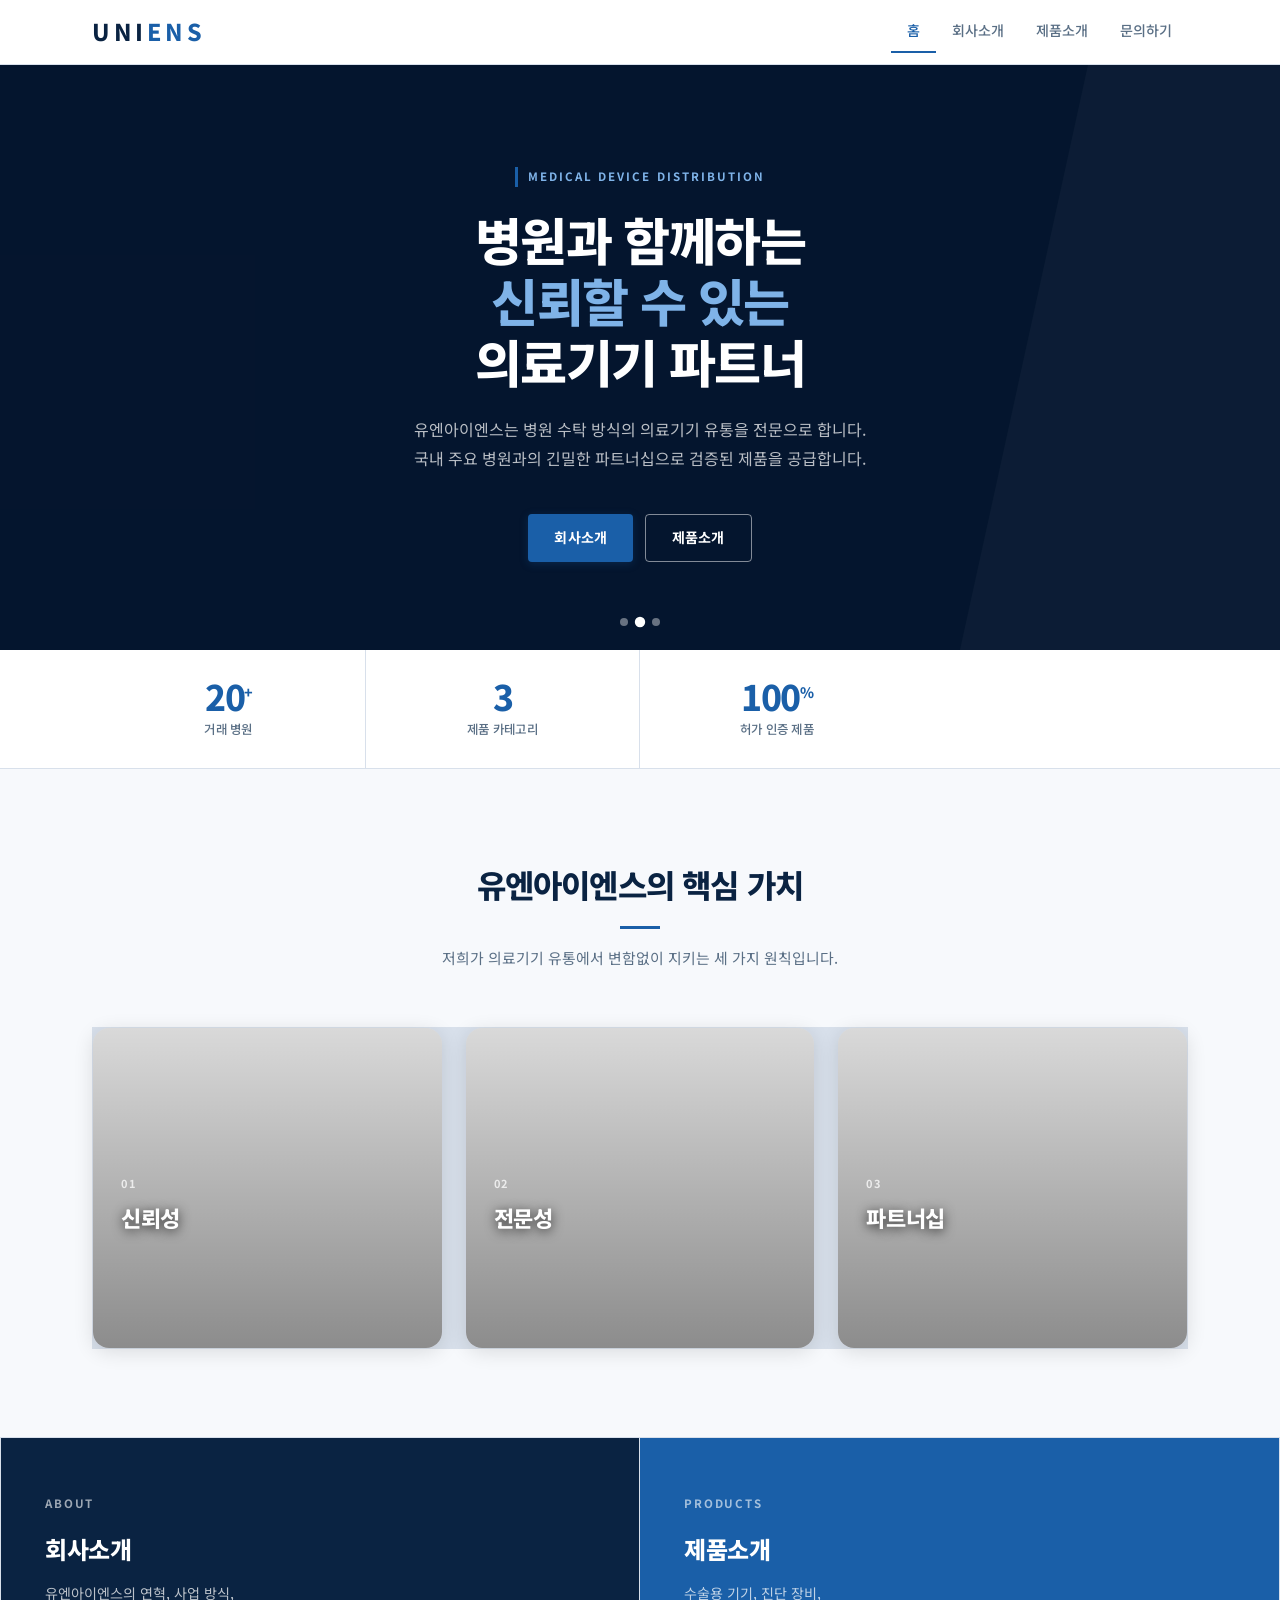
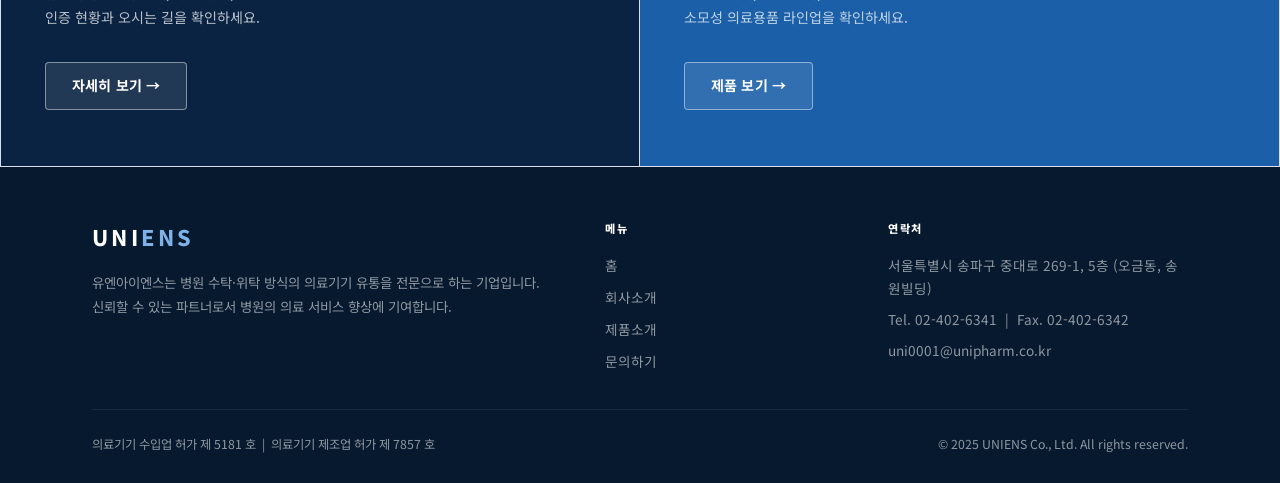
==== index.html @ 6b5c44d7 "Initial commit: UNIENS 홈페이지" ====
<!DOCTYPE html>
<html lang="ko">
<head>
  <meta charset="UTF-8" />
  <meta name="viewport" content="width=device-width, initial-scale=1.0" />
  <title>홈 | UNIENS 유엔아이엔스</title>
  <meta name="description" content="유엔아이엔스는 병원 수탁 방식의 의료기기 유통을 전문으로 하는 기업입니다." />
  <link rel="preconnect" href="https://fonts.googleapis.com" />
  <link rel="preconnect" href="https://fonts.gstatic.com" crossorigin />
  <link href="https://fonts.googleapis.com/css2?family=Noto+Sans+KR:wght@400;500;700;800&display=swap" rel="stylesheet" />
  <link rel="stylesheet" href="/css/style.css" />
  <style>
  /* ── 핵심 가치 카드 오버라이드 ── */
  .values-grid {
    display: grid;
    grid-template-columns: repeat(3, 1fr);
    gap: 24px;
  }
  @media (max-width: 768px) {
    .values-grid { grid-template-columns: 1fr; }
  }
  .value-card {
    position: relative;
    height: 320px;
    border-radius: 16px;
    overflow: hidden;
    cursor: pointer;
    box-shadow: 0 4px 20px rgba(0,0,0,0.12);
    transform-style: preserve-3d;
  }
  .value-card__bg {
    position: absolute; inset: 0;
    background-size: cover; background-position: center;
    transition: transform 0.5s ease;
  }
  .value-card:hover .value-card__bg { transform: scale(1.06); }
  .value-card__overlay {
    position: absolute; inset: 0;
    background: linear-gradient(to bottom, rgba(0,0,0,0.15) 0%, rgba(0,0,0,0.45) 100%);
    transition: background 0.35s ease;
  }
  .value-card:hover .value-card__overlay {
    background: linear-gradient(to bottom, rgba(0,10,30,0.70) 0%, rgba(0,10,30,0.95) 100%);
  }
  .value-card__content {
    position: absolute; inset: 0;
    padding: 28px; display: flex; flex-direction: column; justify-content: flex-end; color: #fff;
  }
  .value-card__num { font-size: 11px; font-weight: 700; letter-spacing: 0.15em; color: rgba(255,255,255,0.75) !important; margin-bottom: 6px; }
  .value-card__title { font-size: 22px; font-weight: 800; color: #fff !important; margin-bottom: 10px; text-shadow: 0 2px 12px rgba(0,0,0,0.8); letter-spacing: -0.3px; }
  .value-card__text {
    font-size: 13.5px; line-height: 1.85; color: #fff !important;
    opacity: 0; transform: translateY(10px);
    transition: opacity 0.35s ease, transform 0.35s ease;
    text-shadow: 0 1px 6px rgba(0,0,0,0.6); font-weight: 500; word-break: keep-all;
  }
  .value-card:hover .value-card__text { opacity: 1; transform: translateY(0); }
  .value-card__icon {
    position: absolute; top: 24px; left: 28px;
    width: 52px; height: 52px;
    background: rgba(255,255,255,0.15); border-radius: 12px; backdrop-filter: blur(4px);
    display: flex; align-items: center; justify-content: center;
    transition: background 0.3s ease;
  }
  .value-card:hover .value-card__icon { background: rgba(255,255,255,0.25); }

  /* ── CTA 글씨 흰색 ── */
  .cta-card__label, .cta-card__title, .cta-card__desc { color: #fff !important; }

  /* ── 히어로 슬라이더 ── */
  .hero { position: relative; overflow: hidden; }
  .hero-slides { position: absolute; inset: 0; z-index: 0; }
  .hero-slide { position: absolute; inset: 0; background-size: cover; background-position: center; opacity: 0; transition: opacity 1.2s ease; }
  .hero-slide.active { opacity: 1; }
  .hero-slides::after { content: ''; position: absolute; inset: 0; background: rgba(0,10,30,0.55); z-index: 1; }
  .hero__content { position: relative; z-index: 2; }
  .hero-dots { position: absolute; bottom: 24px; left: 50%; transform: translateX(-50%); display: flex; gap: 8px; z-index: 3; }
  .hero-dot { width: 8px; height: 8px; border-radius: 50%; background: rgba(255,255,255,0.4); border: none; cursor: pointer; transition: background 0.3s ease, transform 0.3s ease; padding: 0; }
  .hero-dot.active { background: #fff; transform: scale(1.3); }
  </style>
</head>
<body>
<div class="layout-wrap">

  <div id="layout-header"></div>

  <main id="layout-main">

    <!-- HERO -->
    <section class="hero">
      <div class="hero-slides">
        <div class="hero-slide active" style="background-image: url('http://uni6341.img6.kr/Uniens/pagedesign/images/%EC%8B%A0%EB%A2%B0.png');"></div>
        <div class="hero-slide" style="background-image: url('http://uni6341.img6.kr/Uniens/pagedesign/images/%EC%A0%84%EB%AC%B8%EC%84%B1.png');"></div>
        <div class="hero-slide" style="background-image: url('http://uni6341.img6.kr/Uniens/pagedesign/images/%ED%8C%8C%ED%8A%B8%EB%84%88%EC%89%BD.png');"></div>
      </div>
      <div class="hero-dots">
        <button class="hero-dot active" data-index="0"></button>
        <button class="hero-dot" data-index="1"></button>
        <button class="hero-dot" data-index="2"></button>
      </div>
      <div class="container hero__content">
        <span class="hero__eyebrow">Medical Device Distribution</span>
        <h1 class="hero__title">
          병원과 함께하는<br>
          <strong>신뢰할 수 있는</strong><br>의료기기 파트너
        </h1>
        <p class="hero__desc">
          유엔아이엔스는 병원 수탁 방식의 의료기기 유통을 전문으로 합니다.<br>
          국내 주요 병원과의 긴밀한 파트너십으로 검증된 제품을 공급합니다.
        </p>
        <div class="hero__actions">
          <a href="/about.html" class="btn btn--primary">회사소개</a>
          <a href="/products.html" class="btn btn--outline">제품소개</a>
        </div>
      </div>
    </section>

    <!-- 통계 스트립 -->
    <section class="stats-strip">
      <div class="container">
        <div class="stats-grid">
          <div class="stat-item reveal">
            <div class="stat-item__num">20<sup style="font-size:.9rem">+</sup></div>
            <div class="stat-item__label">거래 병원</div>
          </div>
          <div class="stat-item reveal" style="transition-delay:.06s">
            <div class="stat-item__num">3</div>
            <div class="stat-item__label">제품 카테고리</div>
          </div>
          <div class="stat-item reveal" style="transition-delay:.12s">
            <div class="stat-item__num">100<sup style="font-size:.9rem">%</sup></div>
            <div class="stat-item__label">허가 인증 제품</div>
          </div>
        </div>
      </div>
    </section>

    <!-- 핵심 가치 -->
    <section class="section section--gray">
      <div class="container">
        <div class="section-header">
          <h2 class="section-title">유엔아이엔스의 핵심 가치</h2>
          <span class="section-rule"></span>
          <p class="section-subtitle" style="margin-top:16px;">저희가 의료기기 유통에서 변함없이 지키는 세 가지 원칙입니다.</p>
        </div>
        <div class="values-grid">
          <div class="value-card reveal">
            <div class="value-card__bg" style="background-image: url('http://uni6341.img6.kr/Uniens/pagedesign/images/%EC%8B%A0%EB%A2%B0.png');"></div>
            <div class="value-card__overlay"></div>
            <div class="value-card__content">
              <div class="value-card__num">01</div>
              <h3 class="value-card__title">신뢰성</h3>
              <p class="value-card__text">식품의약품안전처 허가를 받은 검증된 의료기기만을 취급합니다. 엄격한 품질 기준과 유통 이력 관리로 병원의 신뢰를 얻고 있습니다.</p>
            </div>
          </div>
          <div class="value-card reveal" style="transition-delay:.08s">
            <div class="value-card__bg" style="background-image: url('http://uni6341.img6.kr/Uniens/pagedesign/images/%EC%A0%84%EB%AC%B8%EC%84%B1.png');"></div>
            <div class="value-card__overlay"></div>
            <div class="value-card__content">
              <div class="value-card__num">02</div>
              <h3 class="value-card__title">전문성</h3>
              <p class="value-card__text">병원 수탁·위탁 방식에 특화된 전문 서비스를 제공합니다. 병원의 재고 부담을 줄이고 실제 사용 시 정산하는 유연한 공급 방식을 운영합니다.</p>
            </div>
          </div>
          <div class="value-card reveal" style="transition-delay:.16s">
            <div class="value-card__bg" style="background-image: url('http://uni6341.img6.kr/Uniens/pagedesign/images/%ED%8C%8C%ED%8A%B8%EB%84%88%EC%89%BD.png');"></div>
            <div class="value-card__overlay"></div>
            <div class="value-card__content">
              <div class="value-card__num">03</div>
              <h3 class="value-card__title">파트너십</h3>
              <p class="value-card__text">현재 국내 약 20개 병원과 파트너십을 맺고 있습니다. 단순 납품을 넘어 병원의 운영 효율화에 기여하는 장기적 협력 관계를 추구합니다.</p>
            </div>
          </div>
        </div>
      </div>
    </section>

    <!-- CTA 바로가기 -->
    <section style="padding:0;">
      <div style="max-width:100%; padding:0;">
        <div class="cta-grid">
          <a href="/about.html" class="cta-card cta-card--navy reveal">
            <p class="cta-card__label">About</p>
            <h3 class="cta-card__title">회사소개</h3>
            <p class="cta-card__desc">유엔아이엔스의 연혁, 사업 방식,<br>인증 현황과 오시는 길을 확인하세요.</p>
            <span class="btn btn--outline">자세히 보기 →</span>
          </a>
          <a href="/products.html" class="cta-card cta-card--blue reveal" style="transition-delay:.08s">
            <p class="cta-card__label">Products</p>
            <h3 class="cta-card__title">제품소개</h3>
            <p class="cta-card__desc">수술용 기기, 진단 장비,<br>소모성 의료용품 라인업을 확인하세요.</p>
            <span class="btn btn--outline">제품 보기 →</span>
          </a>
        </div>
      </div>
    </section>

  </main>

  <div id="layout-footer"></div>

</div>

<script src="/js/components.js"></script>
<script src="/js/main.js"></script>
<script>
  initPage('home');

  /* ── 히어로 슬라이더 ── */
  const slides = document.querySelectorAll('.hero-slide');
  const dots   = document.querySelectorAll('.hero-dot');
  let current  = 0;
  let timer;

  function goTo(index) {
    slides[current].classList.remove('active');
    dots[current].classList.remove('active');
    current = index;
    slides[current].classList.add('active');
    dots[current].classList.add('active');
  }
  function next() { goTo((current + 1) % slides.length); }
  function startAuto() { timer = setInterval(next, 5000); }

  dots.forEach(dot => {
    dot.addEventListener('click', () => {
      clearInterval(timer);
      goTo(Number(dot.dataset.index));
      startAuto();
    });
  });
  startAuto();

  /* ── 핵심 가치 카드 틸트 효과 ── */
  document.querySelectorAll('.value-card').forEach(card => {
    card.addEventListener('mousemove', e => {
      const rect = card.getBoundingClientRect();
      const x = e.clientX - rect.left;
      const y = e.clientY - rect.top;
      const cx = rect.width / 2;
      const cy = rect.height / 2;
      const rotateX = ((y - cy) / cy) * -6;
      const rotateY = ((x - cx) / cx) * 6;
      card.style.transform = `perspective(800px) rotateX(${rotateX}deg) rotateY(${rotateY}deg) scale(1.02)`;
      card.style.transition = 'transform 0.1s ease';
    });
    card.addEventListener('mouseleave', () => {
      card.style.transform = 'perspective(800px) rotateX(0deg) rotateY(0deg) scale(1)';
      card.style.transition = 'transform 0.4s ease';
    });
  });
</script>
</body>
</html>
---- css/style.css ----
/* ============================================================
   UNIENS — 의료기기 유통 기업 스타일시트
   디자인 원칙: 직선·얇은 선·넓은 여백 / 둥글기 최소화
   색상 수정 시 아래 CSS 변수만 변경하세요.
   ============================================================ */

:root {
  --color-primary:   #0A2342;
  --color-accent:    #1A5FA8;
  --color-accent-dk: #144D8C;
  --color-accent-lt: #E8F0FB;
  --color-white:     #FFFFFF;
  --color-light:     #F7F9FC;
  --color-border:    #D8E0EB;
  --color-border-dk: #B8C8DC;
  --color-text:      #1A2E44;
  --color-muted:     #5A6F85;
  --font-main:       'Noto Sans KR', sans-serif;
  --radius:          4px;        /* 카드·인풋 등 */
  --shadow-sm:       0 1px 3px rgba(10,35,66,.07);
  --shadow-card:     0 2px 10px rgba(10,35,66,.08);
  --shadow-hover:    0 6px 24px rgba(10,35,66,.14);
  --transition:      0.2s ease;
  --max-w:           1160px;
}

/* ────────────────────────────────────────────
   레이아웃 3존 구조
   ┌──────────────────┐
   │  #layout-header  │  공통 상단
   ├──────────────────┤
   │  #layout-main    │  페이지별 본문 (flex: 1)
   ├──────────────────┤
   │  #layout-footer  │  공통 하단
   └──────────────────┘
   이카운트 빌더 이식 시 각 zone 내부 HTML을
   빌더의 상단/중앙/하단 영역에 붙여넣으세요.
──────────────────────────────────────────── */
.layout-wrap {
  display: flex;
  flex-direction: column;
  min-height: 100vh;
}
#layout-header { flex-shrink: 0; }
#layout-main   { flex: 1; }          /* 본문이 남은 높이를 채워 푸터를 하단 고정 */
#layout-footer { flex-shrink: 0; }

/* ── 리셋 ── */
*, *::before, *::after { box-sizing: border-box; margin: 0; padding: 0; }
html { scroll-behavior: smooth; }
body {
  font-family: var(--font-main);
  color: var(--color-text);
  background: var(--color-white);
  line-height: 1.7;
  font-size: 16px;
  -webkit-font-smoothing: antialiased;
}
img { max-width: 100%; display: block; }
a  { color: inherit; text-decoration: none; }
ul { list-style: none; }

/* ── 유틸 ── */
.container { max-width: var(--max-w); margin: 0 auto; padding: 0 32px; }
.section    { padding: 88px 0; }
.section--gray { background: var(--color-light); }
.section-header { text-align: center; margin-bottom: 56px; }

.section-title {
  font-size: clamp(1.5rem, 2.8vw, 2rem);
  font-weight: 800;
  color: var(--color-primary);
  letter-spacing: -0.025em;
  margin-bottom: 14px;
}
.section-subtitle { color: var(--color-muted); font-size: .93rem; line-height: 1.75; }

/* 섹션 타이틀 하단 라인 (둥근 divider 대신 직선) */
.section-rule {
  display: block;
  width: 40px; height: 3px;
  background: var(--color-accent);
  margin: 14px auto 0;
}

/* ── 버튼 ── */
.btn {
  display: inline-flex; align-items: center; justify-content: center; gap: 6px;
  padding: 11px 26px;
  border-radius: var(--radius);
  font-weight: 700; font-size: .88rem;
  font-family: var(--font-main);
  letter-spacing: .01em;
  cursor: pointer; border: none;
  transition: background var(--transition), box-shadow var(--transition), transform var(--transition);
  white-space: nowrap;
}
.btn--primary {
  background: var(--color-accent); color: #fff;
  box-shadow: 0 2px 8px rgba(26,95,168,.25);
}
.btn--primary:hover {
  background: var(--color-accent-dk);
  box-shadow: 0 4px 16px rgba(26,95,168,.35);
  transform: translateY(-1px);
}
.btn--outline {
  background: transparent; color: #fff;
  border: 1.5px solid rgba(255,255,255,.5);
}
.btn--outline:hover { background: rgba(255,255,255,.1); border-color: #fff; }
.btn--ghost {
  background: var(--color-accent-lt); color: var(--color-accent);
  border: 1.5px solid #C2D8F0;
}
.btn--ghost:hover { background: #D8E9F8; }

/* ────────────────────────────────────────────
   HEADER
──────────────────────────────────────────── */
.header {
  position: sticky; top: 0; z-index: 100;
  background: var(--color-white);
  border-bottom: 1px solid var(--color-border);
  box-shadow: var(--shadow-sm);
}
.header__inner {
  display: flex; align-items: center; justify-content: space-between;
  height: 64px;
}
.logo {
  font-size: 1.45rem; font-weight: 800;
  color: var(--color-primary); letter-spacing: .16em;
}
.logo span { color: var(--color-accent); }

.nav { display: flex; align-items: center; gap: 0; }
.nav__link {
  padding: 8px 16px;
  font-weight: 500; font-size: .88rem;
  color: var(--color-muted);
  border-bottom: 2px solid transparent;
  transition: color var(--transition), border-color var(--transition);
}
.nav__link:hover { color: var(--color-primary); }
.nav__link.active { color: var(--color-accent); border-bottom-color: var(--color-accent); }

.hamburger {
  display: none; flex-direction: column; gap: 5px;
  background: none; border: none; cursor: pointer; padding: 6px;
}
.hamburger span {
  display: block; width: 22px; height: 1.5px;
  background: var(--color-primary); border-radius: 0;
  transition: transform var(--transition), opacity var(--transition);
}
.hamburger.open span:nth-child(1) { transform: translateY(6.5px) rotate(45deg); }
.hamburger.open span:nth-child(2) { opacity: 0; }
.hamburger.open span:nth-child(3) { transform: translateY(-6.5px) rotate(-45deg); }

.mobile-nav {
  display: none; flex-direction: column;
  background: var(--color-white);
  border-top: 1px solid var(--color-border);
}
.mobile-nav.open { display: flex; }
.mobile-nav .nav__link {
  padding: 14px 32px; font-size: .93rem;
  border-bottom: 1px solid var(--color-border);
  border-left: none;
}
.mobile-nav .nav__link:last-child { border-bottom: none; }

/* ────────────────────────────────────────────
   HERO
──────────────────────────────────────────── */
.hero {
  background: var(--color-primary);
  color: #fff;
  padding: 96px 0 88px;
  text-align: center;
  position: relative;
  overflow: hidden;
}
/* 우측 하단 보조 컬러 블록 — 미묘한 구조감만 부여 */
.hero::after {
  content: '';
  position: absolute; bottom: 0; right: 0;
  width: 320px; height: 100%;
  background: rgba(255,255,255,.03);
  clip-path: polygon(40% 0, 100% 0, 100% 100%, 0 100%);
  pointer-events: none;
}

.hero__content { position: relative; max-width: 680px; margin: 0 auto; }

.hero__eyebrow {
  display: inline-block;
  font-size: .72rem; font-weight: 700; letter-spacing: .18em;
  text-transform: uppercase; color: #7FB3E8;
  margin-bottom: 22px;
  border-left: 3px solid var(--color-accent);
  padding-left: 10px;
}
.hero__title {
  font-size: clamp(2rem, 5vw, 3.2rem);
  font-weight: 800; line-height: 1.2;
  letter-spacing: -0.03em; margin-bottom: 22px;
}
.hero__title strong { color: #7FB3E8; font-weight: 800; }
.hero__desc {
  font-size: 1rem; line-height: 1.85;
  color: rgba(255,255,255,.72);
  max-width: 500px; margin: 0 auto 40px;
}
.hero__actions { display: flex; gap: 12px; justify-content: center; flex-wrap: wrap; }

/* ── 통계 스트립 ── */
.stats-strip {
  border-bottom: 1px solid var(--color-border);
  background: var(--color-white);
}
.stats-grid {
  display: grid; grid-template-columns: repeat(4, 1fr);
}
.stat-item {
  padding: 28px 16px; text-align: center;
  border-right: 1px solid var(--color-border);
}
.stat-item:last-child { border-right: none; }
.stat-item__num {
  font-size: clamp(1.7rem, 2.8vw, 2.2rem);
  font-weight: 800; color: var(--color-accent);
  line-height: 1; margin-bottom: 6px;
  letter-spacing: -0.03em;
}
.stat-item__label { font-size: .78rem; color: var(--color-muted); font-weight: 500; letter-spacing: .02em; }

/* ────────────────────────────────────────────
   핵심 가치 카드
──────────────────────────────────────────── */
.values-grid {
  display: grid; grid-template-columns: repeat(3, 1fr); gap: 1px;
  border: 1px solid var(--color-border);
  background: var(--color-border);
}
.value-card {
  background: var(--color-white);
  padding: 40px 32px;
  transition: background var(--transition);
}
.value-card:hover { background: var(--color-light); }
.value-card__icon-row {
  display: flex; align-items: center; gap: 14px;
  margin-bottom: 20px;
}
.value-card__icon {
  width: 44px; height: 44px; flex-shrink: 0;
  background: var(--color-accent-lt);
  border: 1px solid #C2D8F0;
  display: flex; align-items: center; justify-content: center;
  font-size: 1.3rem;
}
.value-card__num {
  font-size: .72rem; font-weight: 800;
  color: var(--color-accent); letter-spacing: .1em;
}
.value-card__title {
  font-size: 1.05rem; font-weight: 800;
  color: var(--color-primary); margin-bottom: 10px;
  letter-spacing: -0.01em;
}
.value-card p { color: var(--color-muted); font-size: .88rem; line-height: 1.75; }

/* ────────────────────────────────────────────
   CTA 바로가기
──────────────────────────────────────────── */
.cta-grid { display: grid; grid-template-columns: 1fr 1fr; gap: 0; border: 1px solid var(--color-border); }
.cta-card {
  padding: 56px 44px;
  text-align: left;
  border-right: 1px solid var(--color-border);
  transition: background var(--transition);
}
.cta-card:last-child { border-right: none; }
.cta-card--navy { background: var(--color-primary); color: #fff; }
.cta-card--blue { background: var(--color-accent); color: #fff; }
.cta-card--navy:hover { background: #0D2B52; }
.cta-card--blue:hover { background: var(--color-accent-dk); }
.cta-card__label {
  font-size: .72rem; font-weight: 700; letter-spacing: .16em;
  text-transform: uppercase; opacity: .6; margin-bottom: 16px;
}
.cta-card__title {
  font-size: 1.5rem; font-weight: 800;
  margin-bottom: 12px; letter-spacing: -0.02em;
}
.cta-card__desc { font-size: .88rem; opacity: .72; line-height: 1.7; margin-bottom: 32px; }
.cta-card .btn {
  border-color: rgba(255,255,255,.45); color: #fff;
  background: rgba(255,255,255,.1);
}
.cta-card .btn:hover { background: rgba(255,255,255,.2); border-color: #fff; }

/* ────────────────────────────────────────────
   PAGE HERO (서브 페이지)
──────────────────────────────────────────── */
.page-hero {
  background: var(--color-primary);
  color: #fff; padding: 64px 0 56px;
  border-bottom: 3px solid var(--color-accent);
}
.page-hero__eyebrow {
  font-size: .72rem; font-weight: 700; letter-spacing: .18em;
  text-transform: uppercase; color: #7FB3E8;
  display: block; margin-bottom: 12px;
}
.page-hero__title {
  font-size: clamp(1.8rem, 3.5vw, 2.5rem);
  font-weight: 800; letter-spacing: -0.03em; margin-bottom: 10px;
}
.page-hero__desc { color: rgba(255,255,255,.65); font-size: .9rem; }

/* ────────────────────────────────────────────
   ABOUT — 연혁 타임라인
──────────────────────────────────────────── */
.about-intro-grid { display: grid; grid-template-columns: 1fr 2fr; gap: 72px; align-items: start; }

.about-intro-aside h2 { margin-bottom: 10px; }
.about-intro-aside .section-rule { margin: 10px 0 20px; }
.about-intro-aside p { color: var(--color-muted); font-size: .9rem; line-height: 1.85; }

.mission-box {
  margin-top: 24px;
  padding: 18px 20px;
  border-left: 3px solid var(--color-accent);
  background: var(--color-light);
}
.mission-box strong { display: block; font-size: .8rem; font-weight: 800; color: var(--color-accent); letter-spacing: .1em; text-transform: uppercase; margin-bottom: 6px; }
.mission-box p { font-size: .88rem; color: var(--color-muted); line-height: 1.75; }

.timeline { position: relative; }
.timeline::before {
  content: '';
  position: absolute; left: 0; top: 8px; bottom: 0;
  width: 1px; background: var(--color-border);
}
.timeline-item { position: relative; padding-left: 28px; margin-bottom: 36px; }
.timeline-item:last-child { margin-bottom: 0; }
.timeline-item::before {
  content: '';
  position: absolute; left: -4px; top: 8px;
  width: 9px; height: 9px;
  background: var(--color-accent);
  border: 2px solid #fff;
  outline: 1px solid var(--color-accent);
}
.timeline-item__year {
  font-size: .72rem; font-weight: 800; letter-spacing: .1em;
  text-transform: uppercase; color: var(--color-accent); margin-bottom: 5px;
}
.timeline-item__title { font-size: .97rem; font-weight: 700; color: var(--color-primary); margin-bottom: 5px; }
.timeline-item__desc { font-size: .86rem; color: var(--color-muted); line-height: 1.65; }

/* ── 사업 방식 ── */
.business-grid { display: grid; grid-template-columns: 1fr 1fr; gap: 48px; align-items: start; }
.business-intro h3 { font-size: 1rem; font-weight: 800; color: var(--color-primary); margin-bottom: 14px; }
.business-desc { font-size: .9rem; line-height: 1.85; color: var(--color-muted); margin-bottom: 12px; }

.business-steps { display: flex; flex-direction: column; gap: 0; border: 1px solid var(--color-border); }
.step {
  display: flex; gap: 0; align-items: stretch;
  border-bottom: 1px solid var(--color-border);
  transition: background var(--transition);
}
.step:last-child { border-bottom: none; }
.step:hover { background: var(--color-light); }
.step__num {
  width: 52px; flex-shrink: 0;
  background: var(--color-accent); color: #fff;
  display: flex; align-items: center; justify-content: center;
  font-weight: 800; font-size: .82rem;
  letter-spacing: .03em;
}
.step__text { padding: 16px 20px; }
.step__text strong { display: block; font-size: .9rem; font-weight: 700; color: var(--color-primary); margin-bottom: 3px; }
.step__text span { font-size: .83rem; color: var(--color-muted); }

/* ── 인증 ── */
.cert-grid { display: grid; grid-template-columns: repeat(auto-fit, minmax(180px, 1fr)); gap: 0; border: 1px solid var(--color-border); background: var(--color-border); }
.cert-card {
  background: var(--color-white); padding: 32px 20px; text-align: center;
  transition: background var(--transition);
}
.cert-card:hover { background: var(--color-light); }
.cert-card__icon { font-size: 2rem; margin-bottom: 12px; }
.cert-card strong { display: block; font-size: .87rem; font-weight: 700; color: var(--color-primary); margin-bottom: 5px; }
.cert-card span { font-size: .8rem; color: var(--color-muted); }

/* ── 지도 placeholder ── */
.map-placeholder {
  width: 100%; height: 300px;
  background: var(--color-light); border: 1px solid var(--color-border);
  display: flex; flex-direction: column; align-items: center; justify-content: center;
  color: var(--color-muted); gap: 8px; font-size: .87rem;
}
.map-placeholder__icon { font-size: 2.2rem; opacity: .5; margin-bottom: 4px; }

/* ── 오시는 길 정보 ── */
.location-grid { display: grid; grid-template-columns: 1fr 1fr; gap: 48px; align-items: start; }
.location-info h3 { font-size: .9rem; font-weight: 800; color: var(--color-primary); margin-bottom: 20px; letter-spacing: .04em; text-transform: uppercase; }
.location-row {
  display: flex; gap: 16px; padding: 14px 0;
  border-bottom: 1px solid var(--color-border); font-size: .88rem;
}
.location-row:last-child { border-bottom: none; }
.location-row__label { font-weight: 700; color: var(--color-primary); min-width: 48px; flex-shrink: 0; }
.location-row__val { color: var(--color-muted); }

/* ────────────────────────────────────────────
   PRODUCTS
──────────────────────────────────────────── */
.filter-bar { display: flex; flex-wrap: wrap; gap: 0; margin-bottom: 44px; border: 1px solid var(--color-border); width: fit-content; margin-left: auto; margin-right: auto; }
.filter-btn {
  padding: 9px 22px; border: none; border-right: 1px solid var(--color-border);
  background: var(--color-white); color: var(--color-muted);
  font-size: .85rem; font-weight: 600; cursor: pointer;
  white-space: nowrap;
  transition: background var(--transition), color var(--transition);
  font-family: var(--font-main);
}
.filter-btn:last-child { border-right: none; }
.filter-btn:hover { background: var(--color-light); color: var(--color-text); }
.filter-btn.active { background: var(--color-accent); color: #fff; }

.products-grid { display: grid; grid-template-columns: repeat(auto-fill, minmax(320px, 1fr)); gap: 24px; }
.product-card {
  background: var(--color-white); border: 1px solid var(--color-border);
  border-radius: var(--radius); overflow: hidden;
  transition: box-shadow var(--transition), transform var(--transition);
}
.product-card:hover { box-shadow: var(--shadow-hover); transform: translateY(-3px); }
.product-card.hidden { display: none; }

.product-card__img-wrap { overflow: hidden; }
.product-card__img {
  width: 100%; height: 200px; object-fit: cover;
  transition: transform 0.35s ease;
}
.product-card:hover .product-card__img { transform: scale(1.03); }

.product-card__body { padding: 20px 22px 18px; }
.product-card__category {
  display: inline-block; font-size: .7rem; font-weight: 800;
  letter-spacing: .08em; color: var(--color-accent);
  text-transform: uppercase; margin-bottom: 8px;
  border-left: 2px solid var(--color-accent); padding-left: 7px;
}
.product-card__name { font-size: 1rem; font-weight: 800; color: var(--color-primary); margin-bottom: 8px; }
.product-card__desc { font-size: .85rem; color: var(--color-muted); line-height: 1.65; margin-bottom: 16px; }
.product-card__footer {
  display: flex; align-items: center; justify-content: space-between;
  padding-top: 14px; border-top: 1px solid var(--color-border);
}
.product-card__tag { font-size: .75rem; color: var(--color-muted); }

/* ── 문의 배너 ── */
.inquiry-banner {
  background: var(--color-primary); color: #fff;
  padding: 56px 48px; text-align: center;
}
.inquiry-banner h2 { font-size: 1.5rem; font-weight: 800; margin-bottom: 10px; letter-spacing: -0.02em; }
.inquiry-banner p { color: rgba(255,255,255,.65); font-size: .9rem; margin-bottom: 28px; line-height: 1.7; }

/* ────────────────────────────────────────────
   FOOTER
──────────────────────────────────────────── */
.footer { background: #07192E; color: rgba(255,255,255,.55); padding: 52px 0 28px; }
.footer__grid {
  display: grid; grid-template-columns: 2fr 1fr 1.3fr; gap: 52px;
  padding-bottom: 36px; border-bottom: 1px solid rgba(255,255,255,.08);
}
.footer__logo { font-size: 1.35rem; font-weight: 800; color: #fff; letter-spacing: .16em; margin-bottom: 14px; }
.footer__logo span { color: #7FB3E8; }
.footer__desc { font-size: .84rem; line-height: 1.8; }
.footer__heading { font-size: .7rem; font-weight: 800; letter-spacing: .14em; text-transform: uppercase; color: #fff; margin-bottom: 16px; }
.footer__links { display: flex; flex-direction: column; gap: 9px; }
.footer__links a { font-size: .85rem; transition: color var(--transition); }
.footer__links a:hover { color: #fff; }
.footer__info { display: flex; flex-direction: column; gap: 8px; font-size: .85rem; }
.footer__bottom {
  display: flex; justify-content: space-between; align-items: center;
  padding-top: 24px; font-size: .77rem; flex-wrap: wrap; gap: 8px;
}

/* ────────────────────────────────────────────
   스크롤 등장 (.reveal)
──────────────────────────────────────────── */
.reveal { opacity: 0; transform: translateY(18px); transition: opacity .45s ease, transform .45s ease; }
.reveal.visible { opacity: 1; transform: none; }

/* ────────────────────────────────────────────
   반응형
──────────────────────────────────────────── */
@media (max-width: 960px) {
  .about-intro-grid { grid-template-columns: 1fr; gap: 40px; }
  .business-grid    { grid-template-columns: 1fr; gap: 36px; }
  .location-grid    { grid-template-columns: 1fr; gap: 32px; }
  .stats-grid       { grid-template-columns: repeat(2, 1fr); }
  .stat-item:nth-child(2) { border-right: none; }
  .values-grid      { grid-template-columns: 1fr; }
  .cta-grid         { grid-template-columns: 1fr; border: none; gap: 0; }
  .cta-card         { border-right: none; border-bottom: 1px solid rgba(255,255,255,.1); }
}

@media (max-width: 768px) {
  .section { padding: 60px 0; }
  .container { padding: 0 20px; }
  .nav { display: none; }
  .hamburger { display: flex; }
  .footer__grid { grid-template-columns: 1fr; gap: 28px; }
  .footer__bottom { flex-direction: column; text-align: center; }
  .filter-bar { width: 100%; }
  .filter-btn { flex: 1; text-align: center; }
  .inquiry-banner { padding: 44px 24px; }
}

@media (max-width: 540px) {
  .hero { padding: 72px 0 64px; }
  .hero__actions { flex-direction: column; align-items: stretch; }
  .hero__actions .btn { width: 100%; justify-content: center; }
  .products-grid { grid-template-columns: 1fr; }
  .stats-grid { grid-template-columns: 1fr 1fr; }
}
/* ── 메이크샵 CSS 충돌 override ── */
.hero__title {
  color: #fff !important;
}
.hero__title strong {
  color: #7FB3E8 !important;
}
.hero__desc {
  color: rgba(255,255,255,.72) !important;
}
.page-hero__title {
  color: #fff !important;
}
.page-hero__desc {
  color: rgba(255,255,255,.65) !important;
}
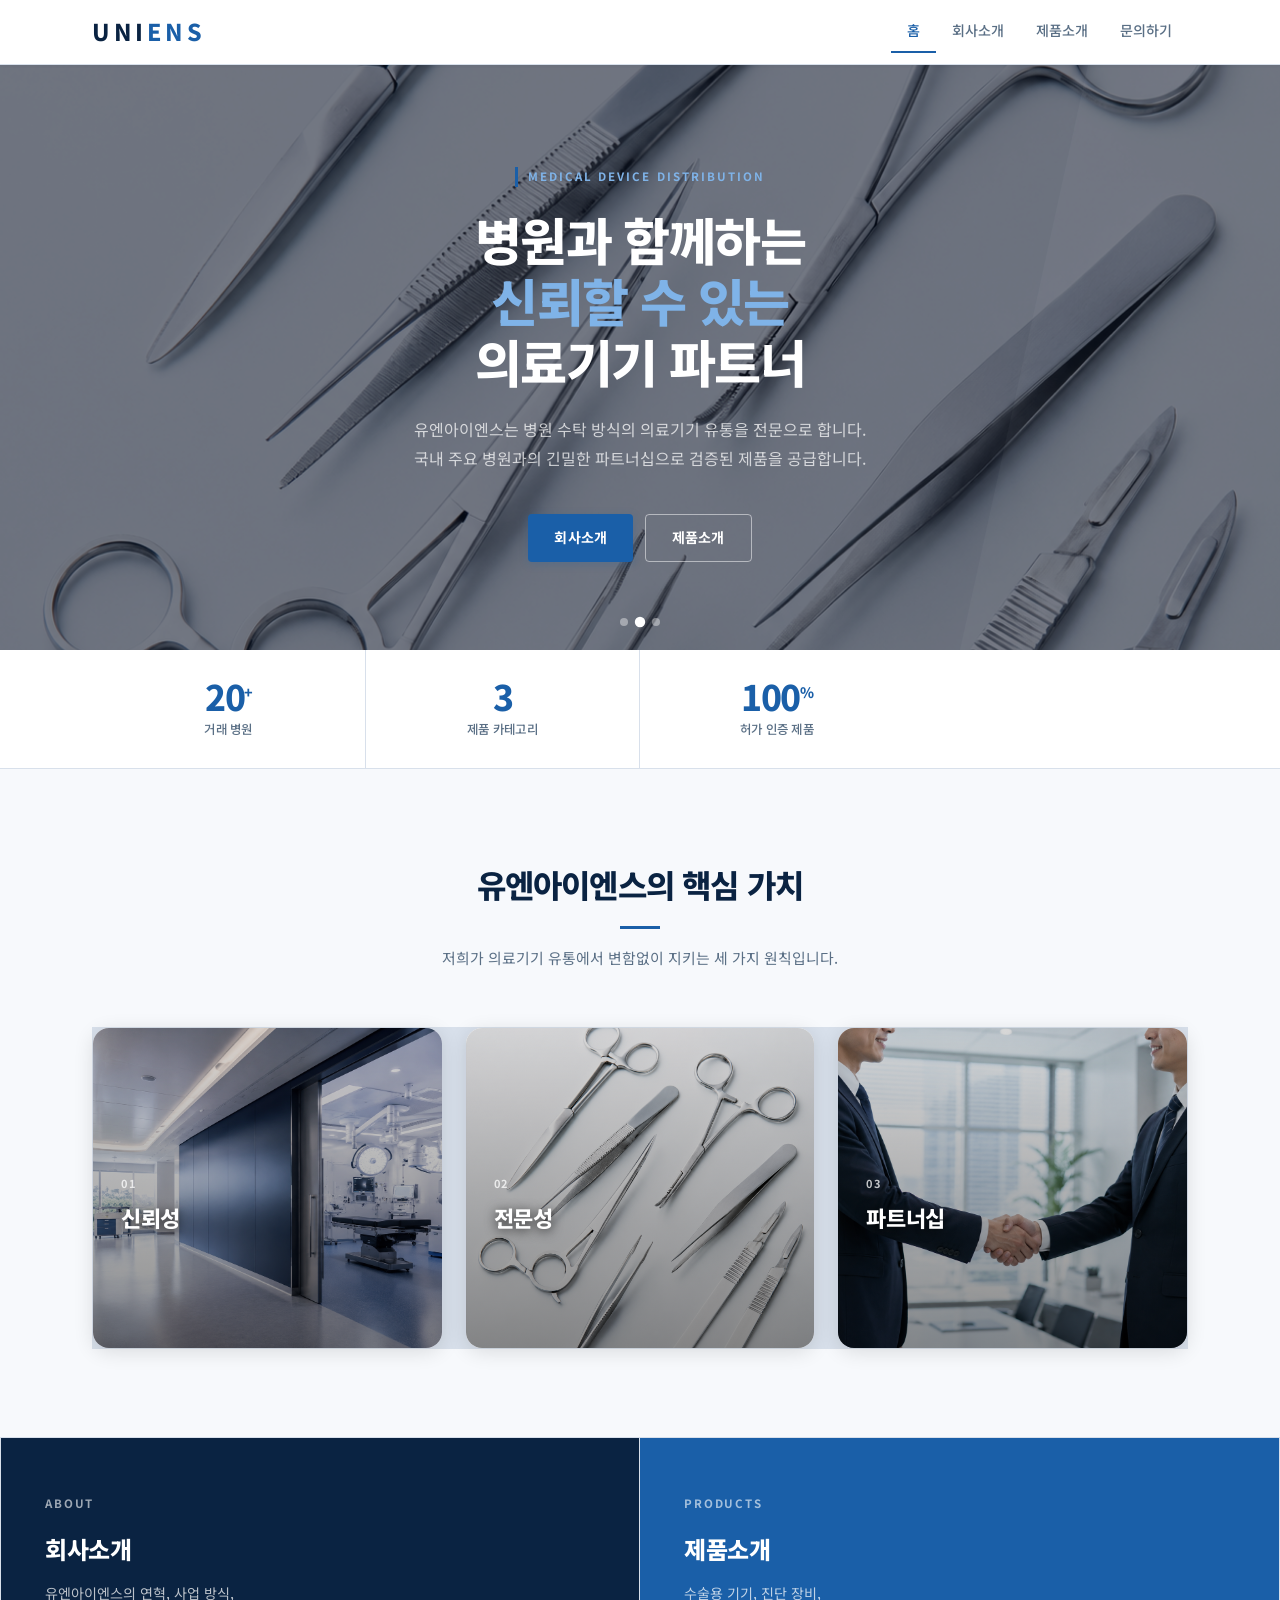
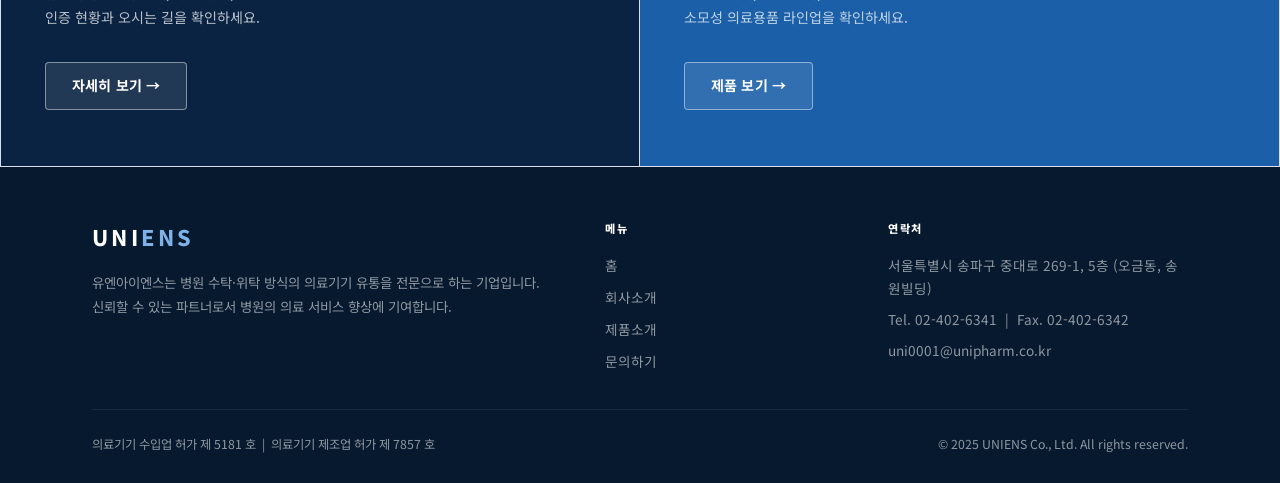
==== commit f11684f2: "이미지,pdf경로수정" ====
--- a/index.html
+++ b/index.html
@@ -89,9 +89,9 @@
     <!-- HERO -->
     <section class="hero">
       <div class="hero-slides">
-        <div class="hero-slide active" style="background-image: url('http://uni6341.img6.kr/Uniens/pagedesign/images/%EC%8B%A0%EB%A2%B0.png');"></div>
-        <div class="hero-slide" style="background-image: url('http://uni6341.img6.kr/Uniens/pagedesign/images/%EC%A0%84%EB%AC%B8%EC%84%B1.png');"></div>
-        <div class="hero-slide" style="background-image: url('http://uni6341.img6.kr/Uniens/pagedesign/images/%ED%8C%8C%ED%8A%B8%EB%84%88%EC%89%BD.png');"></div>
+        <div class="hero-slide active" style="background-image: url('/images/%EC%8B%A0%EB%A2%B0.png');"></div>
+        <div class="hero-slide" style="background-image: url('/images/%EC%A0%84%EB%AC%B8%EC%84%B1.png');"></div>
+        <div class="hero-slide" style="background-image: url('/images/%ED%8C%8C%ED%8A%B8%EB%84%88%EC%89%BD.png');"></div>
       </div>
       <div class="hero-dots">
         <button class="hero-dot active" data-index="0"></button>
@@ -145,7 +145,7 @@
         </div>
         <div class="values-grid">
           <div class="value-card reveal">
-            <div class="value-card__bg" style="background-image: url('http://uni6341.img6.kr/Uniens/pagedesign/images/%EC%8B%A0%EB%A2%B0.png');"></div>
+            <div class="value-card__bg" style="background-image: url('/images/%EC%8B%A0%EB%A2%B0.png');"></div>
             <div class="value-card__overlay"></div>
             <div class="value-card__content">
               <div class="value-card__num">01</div>
@@ -154,7 +154,7 @@
             </div>
           </div>
           <div class="value-card reveal" style="transition-delay:.08s">
-            <div class="value-card__bg" style="background-image: url('http://uni6341.img6.kr/Uniens/pagedesign/images/%EC%A0%84%EB%AC%B8%EC%84%B1.png');"></div>
+            <div class="value-card__bg" style="background-image: url('/images/%EC%A0%84%EB%AC%B8%EC%84%B1.png');"></div>
             <div class="value-card__overlay"></div>
             <div class="value-card__content">
               <div class="value-card__num">02</div>
@@ -163,7 +163,7 @@
             </div>
           </div>
           <div class="value-card reveal" style="transition-delay:.16s">
-            <div class="value-card__bg" style="background-image: url('http://uni6341.img6.kr/Uniens/pagedesign/images/%ED%8C%8C%ED%8A%B8%EB%84%88%EC%89%BD.png');"></div>
+            <div class="value-card__bg" style="background-image: url('/images/%ED%8C%8C%ED%8A%B8%EB%84%88%EC%89%BD.png');"></div>
             <div class="value-card__overlay"></div>
             <div class="value-card__content">
               <div class="value-card__num">03</div>
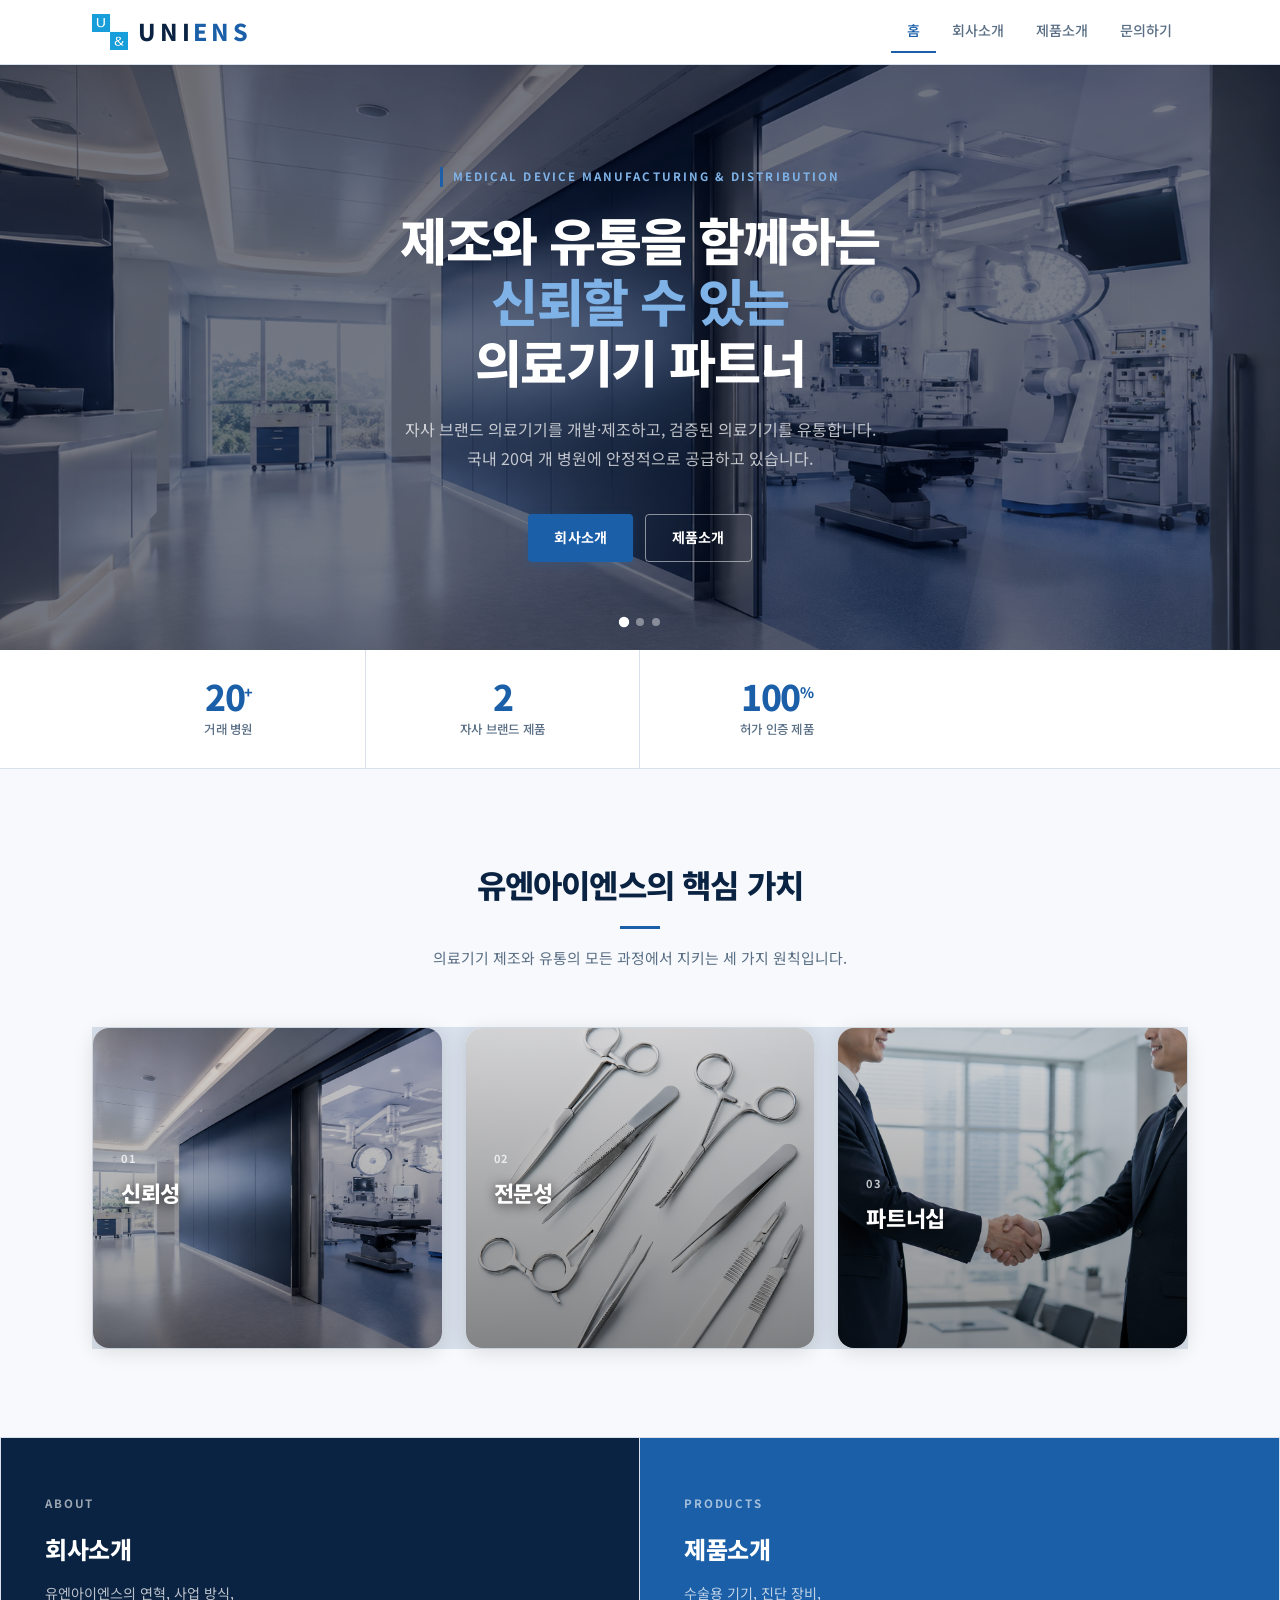
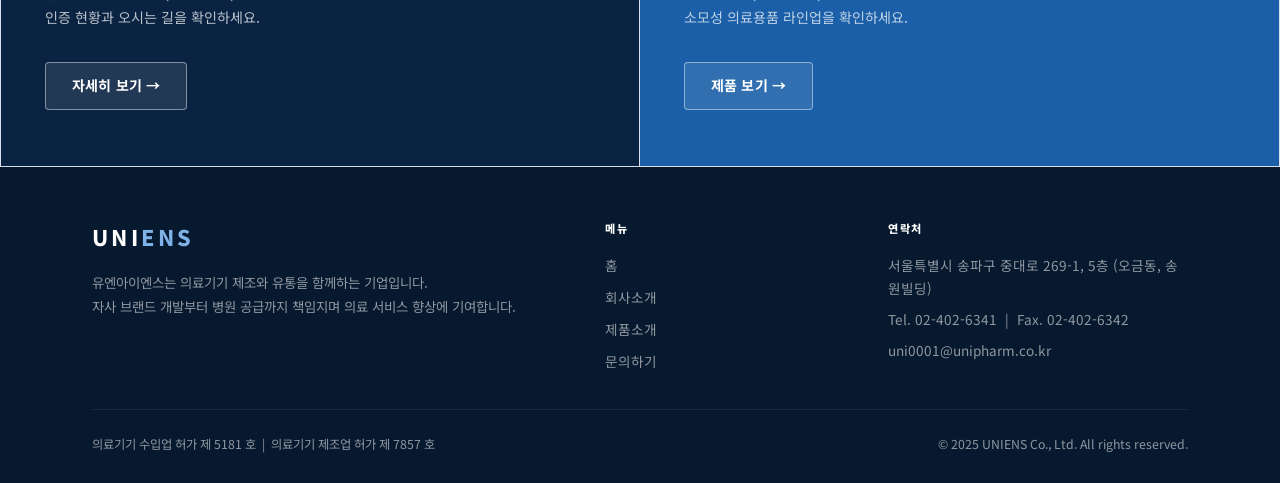
==== commit ef77e54c: "Fix: 피드백 업데이트" ====
--- a/index.html
+++ b/index.html
@@ -4,7 +4,7 @@
   <meta charset="UTF-8" />
   <meta name="viewport" content="width=device-width, initial-scale=1.0" />
   <title>홈 | UNIENS 유엔아이엔스</title>
-  <meta name="description" content="유엔아이엔스는 병원 수탁 방식의 의료기기 유통을 전문으로 하는 기업입니다." />
+  <meta name="description" content="유엔아이엔스는 의료기기 제조와 유통을 함께하는 기업입니다. 자사 브랜드 제품 개발부터 병원 공급까지 책임집니다." />
   <link rel="preconnect" href="https://fonts.googleapis.com" />
   <link rel="preconnect" href="https://fonts.gstatic.com" crossorigin />
   <link href="https://fonts.googleapis.com/css2?family=Noto+Sans+KR:wght@400;500;700;800&display=swap" rel="stylesheet" />
@@ -99,14 +99,14 @@
         <button class="hero-dot" data-index="2"></button>
       </div>
       <div class="container hero__content">
-        <span class="hero__eyebrow">Medical Device Distribution</span>
+        <span class="hero__eyebrow">Medical Device Manufacturing &amp; Distribution</span>
         <h1 class="hero__title">
-          병원과 함께하는<br>
+          제조와 유통을 함께하는<br>
           <strong>신뢰할 수 있는</strong><br>의료기기 파트너
         </h1>
         <p class="hero__desc">
-          유엔아이엔스는 병원 수탁 방식의 의료기기 유통을 전문으로 합니다.<br>
-          국내 주요 병원과의 긴밀한 파트너십으로 검증된 제품을 공급합니다.
+          자사 브랜드 의료기기를 개발·제조하고, 검증된 의료기기를 유통합니다.<br>
+          국내 20여 개 병원에 안정적으로 공급하고 있습니다.
         </p>
         <div class="hero__actions">
           <a href="/about.html" class="btn btn--primary">회사소개</a>
@@ -124,8 +124,8 @@
             <div class="stat-item__label">거래 병원</div>
           </div>
           <div class="stat-item reveal" style="transition-delay:.06s">
-            <div class="stat-item__num">3</div>
-            <div class="stat-item__label">제품 카테고리</div>
+            <div class="stat-item__num">2</div>
+            <div class="stat-item__label">자사 브랜드 제품</div>
           </div>
           <div class="stat-item reveal" style="transition-delay:.12s">
             <div class="stat-item__num">100<sup style="font-size:.9rem">%</sup></div>
@@ -141,7 +141,7 @@
         <div class="section-header">
           <h2 class="section-title">유엔아이엔스의 핵심 가치</h2>
           <span class="section-rule"></span>
-          <p class="section-subtitle" style="margin-top:16px;">저희가 의료기기 유통에서 변함없이 지키는 세 가지 원칙입니다.</p>
+          <p class="section-subtitle" style="margin-top:16px;">의료기기 제조와 유통의 모든 과정에서 지키는 세 가지 원칙입니다.</p>
         </div>
         <div class="values-grid">
           <div class="value-card reveal">
@@ -150,7 +150,7 @@
             <div class="value-card__content">
               <div class="value-card__num">01</div>
               <h3 class="value-card__title">신뢰성</h3>
-              <p class="value-card__text">식품의약품안전처 허가를 받은 검증된 의료기기만을 취급합니다. 엄격한 품질 기준과 유통 이력 관리로 병원의 신뢰를 얻고 있습니다.</p>
+              <p class="value-card__text">의료기기 제조업 허가와 GMP 적합인정을 기반으로 제품을 만듭니다. 식약처 허가를 받은 검증된 제품만 공급하며, 제조부터 유통까지 이력을 관리합니다.</p>
             </div>
           </div>
           <div class="value-card reveal" style="transition-delay:.08s">
@@ -159,7 +159,7 @@
             <div class="value-card__content">
               <div class="value-card__num">02</div>
               <h3 class="value-card__title">전문성</h3>
-              <p class="value-card__text">병원 수탁·위탁 방식에 특화된 전문 서비스를 제공합니다. 병원의 재고 부담을 줄이고 실제 사용 시 정산하는 유연한 공급 방식을 운영합니다.</p>
+              <p class="value-card__text">유통 현장에서 들은 병원의 요구를 제품으로 만듭니다. 수술용 유해가스 필터장치 특허를 바탕으로 자사 브랜드 제품을 개발하고, 검증된 의료기기를 함께 유통합니다.</p>
             </div>
           </div>
           <div class="value-card reveal" style="transition-delay:.16s">
@@ -168,7 +168,7 @@
             <div class="value-card__content">
               <div class="value-card__num">03</div>
               <h3 class="value-card__title">파트너십</h3>
-              <p class="value-card__text">현재 국내 약 20개 병원과 파트너십을 맺고 있습니다. 단순 납품을 넘어 병원의 운영 효율화에 기여하는 장기적 협력 관계를 추구합니다.</p>
+              <p class="value-card__text">국내 약 20개 병원에 의료기기를 유통하고 있습니다. 단순 납품을 넘어 안정적인 공급과 사후 관리로 장기적인 협력 관계를 이어갑니다.</p>
             </div>
           </div>
         </div>
--- a/css/style.css
+++ b/css/style.css
@@ -129,10 +129,11 @@
   height: 64px;
 }
 .logo {
-  font-size: 1.45rem; font-weight: 800;
-  color: var(--color-primary); letter-spacing: .16em;
-}
-.logo span { color: var(--color-accent); }
+  display: flex; align-items: center; gap: 10px;
+}
+.logo img { height: 36px; width: auto; display: block; }
+.logo__text { font-size: 1.45rem; font-weight: 800; color: var(--color-primary); letter-spacing: .16em; }
+.logo__text em { font-style: normal; color: var(--color-accent); }
 
 .nav { display: flex; align-items: center; gap: 0; }
 .nav__link {
